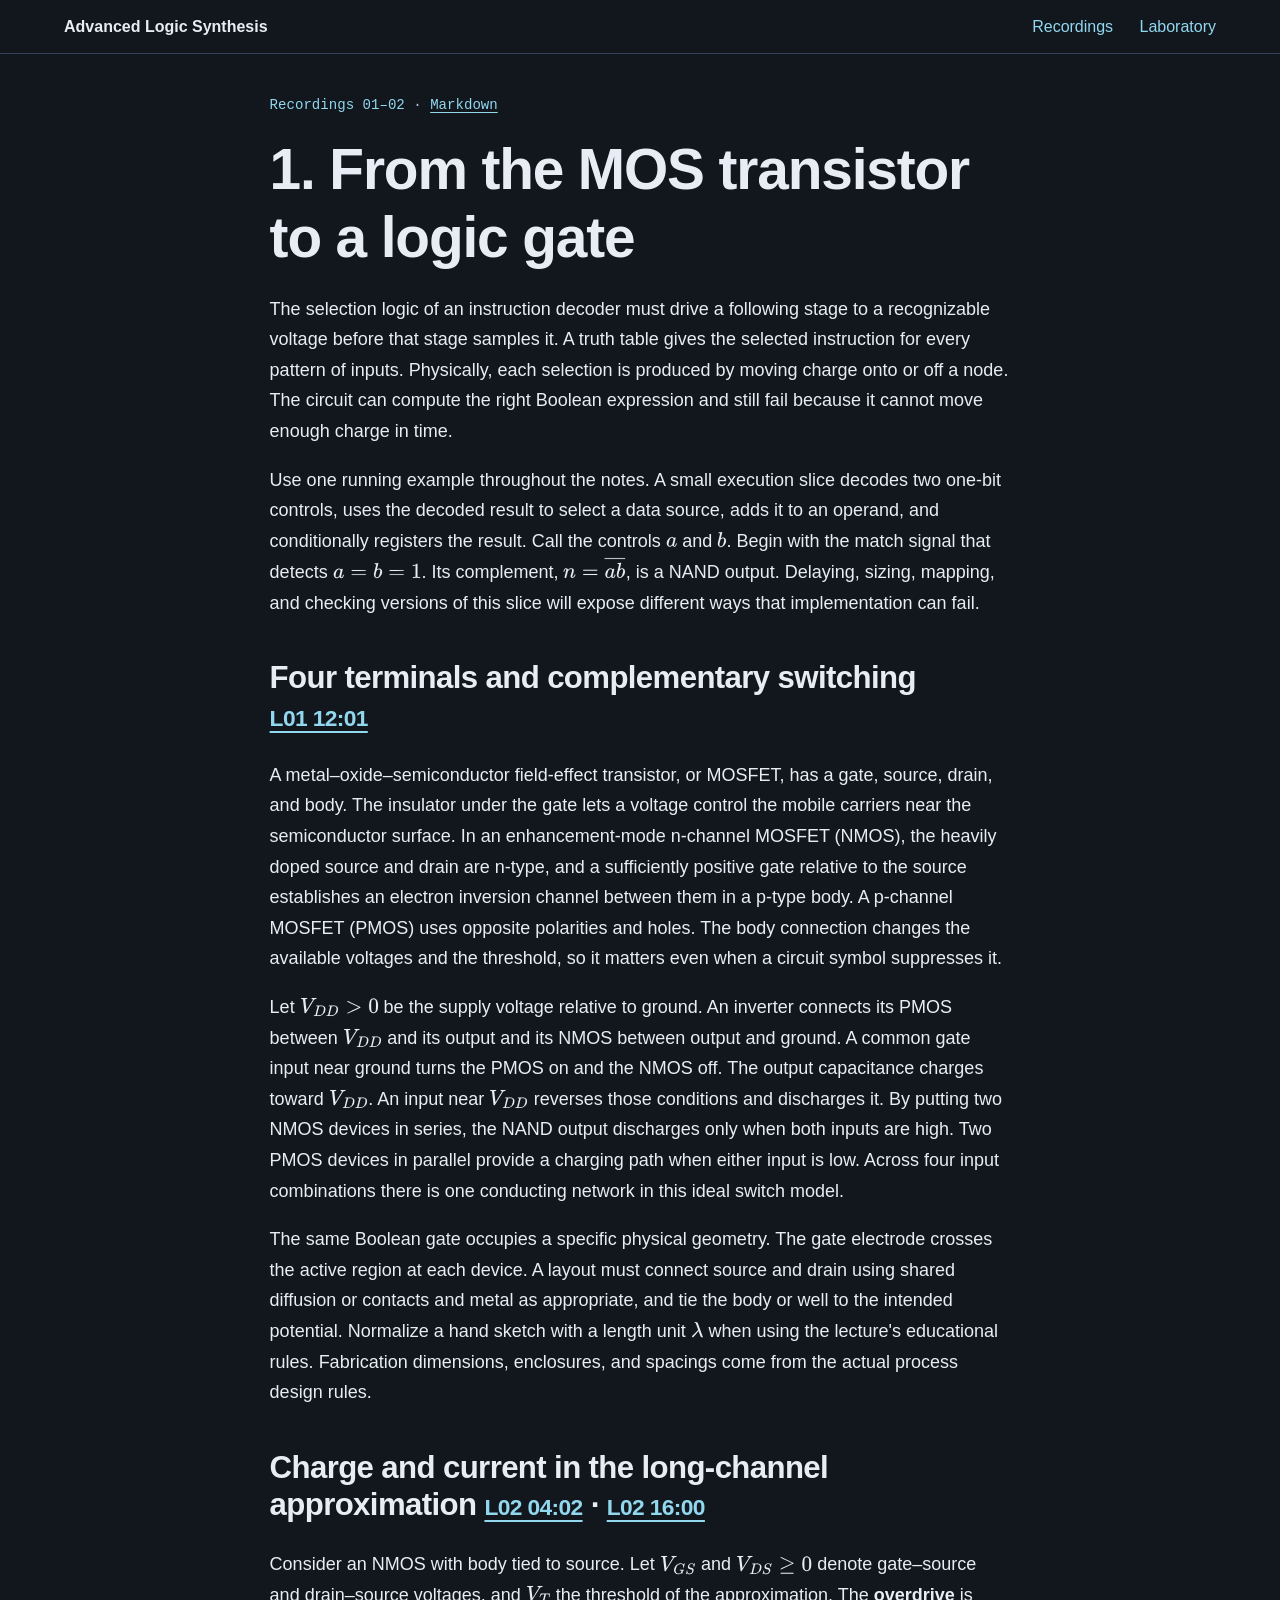
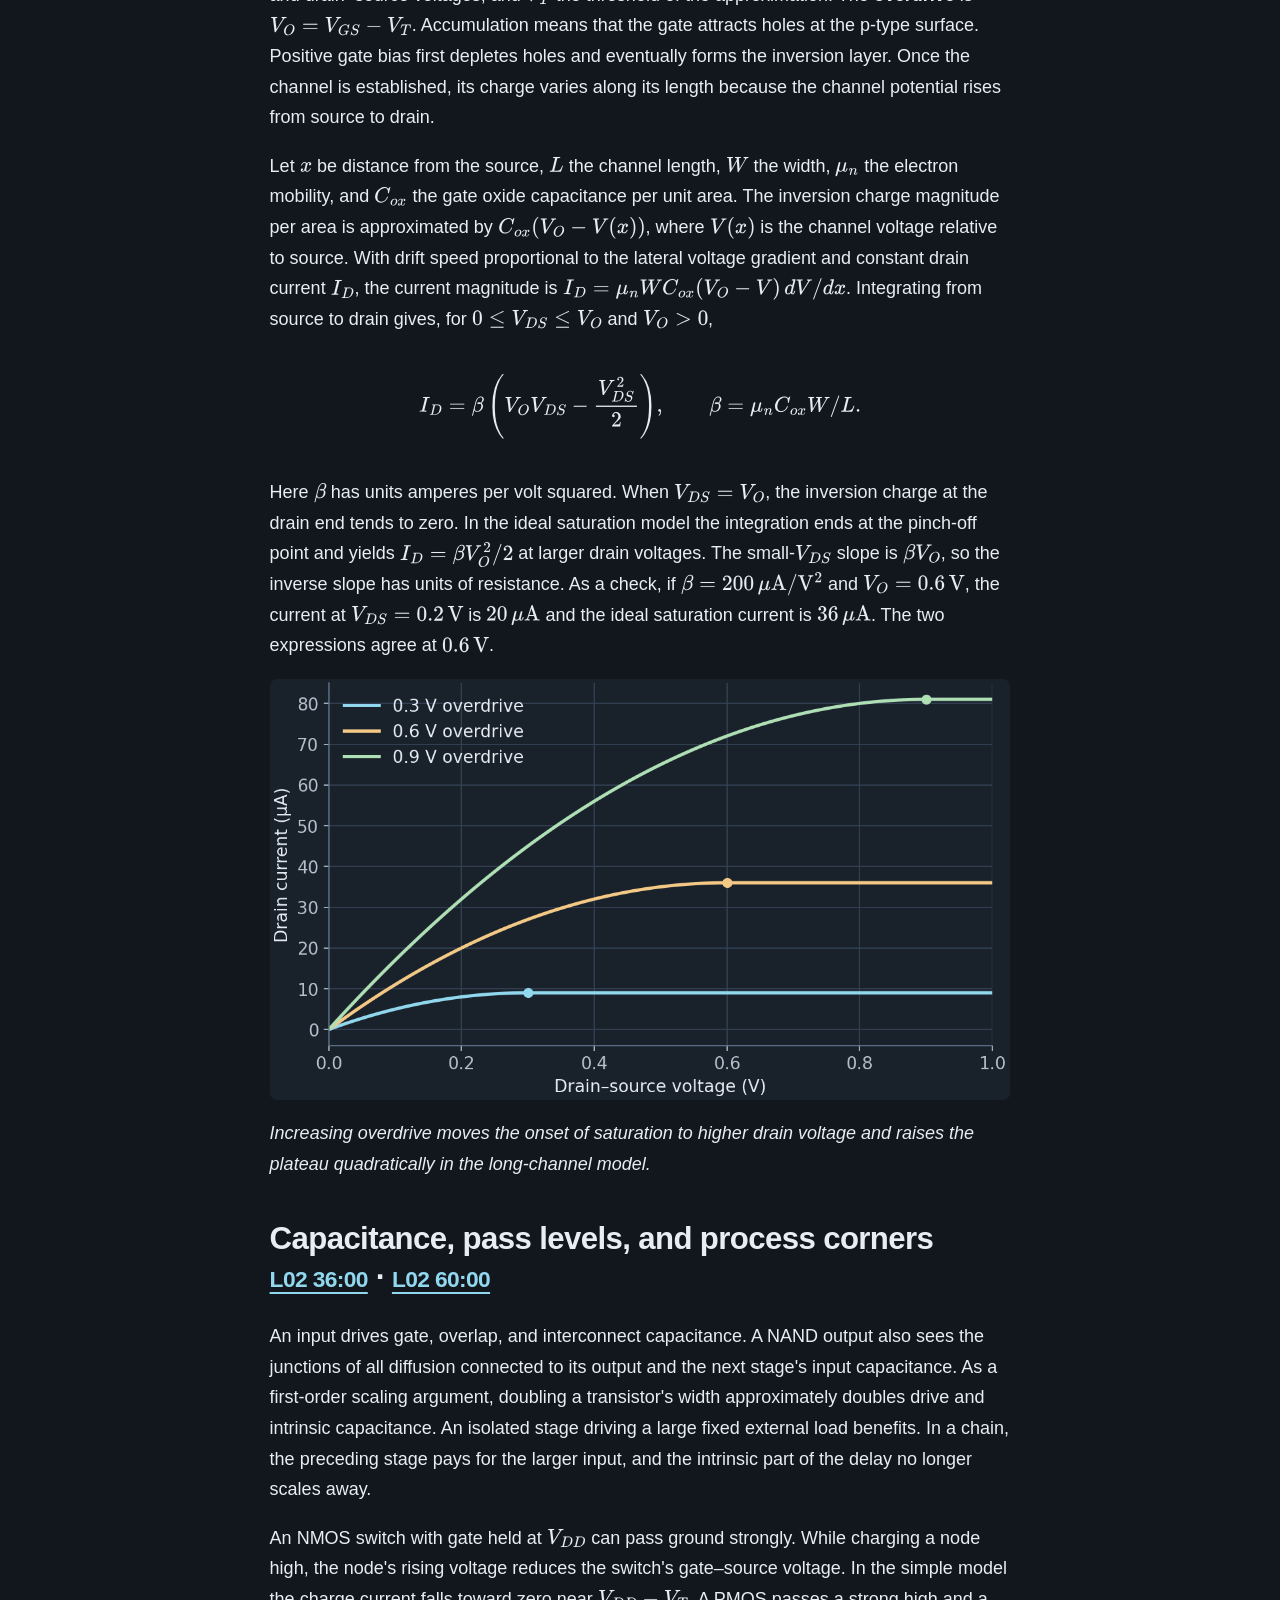
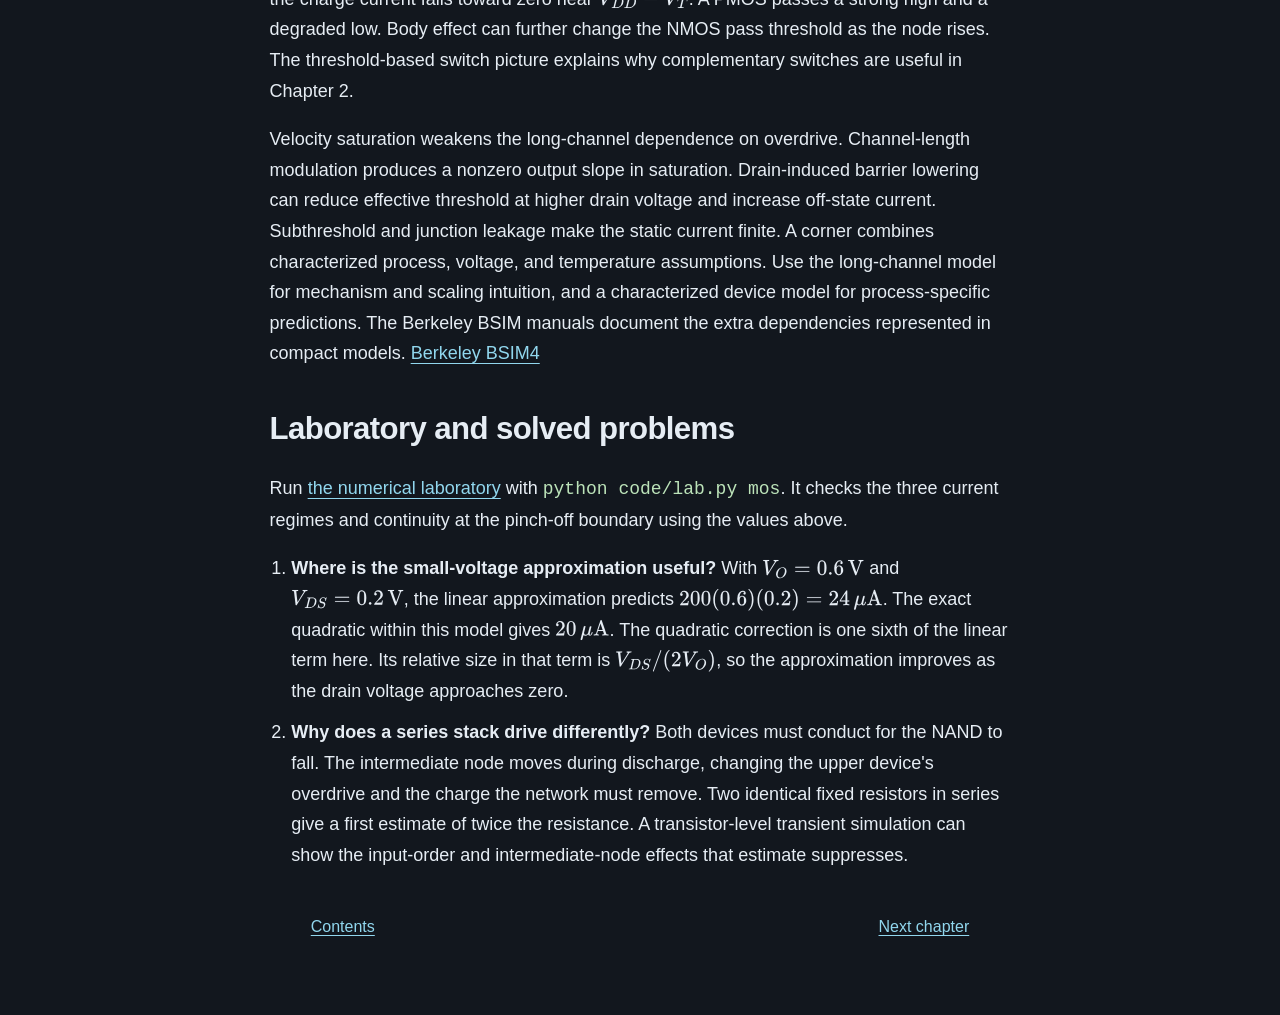
==== chapters/01-mos.html @ 9d5a279b "Publish Advanced Logic Synthesis notes and labs" ====
<!doctype html>
<html lang="en">
<head>
<meta charset="utf-8">
<meta name="viewport" content="width=device-width, initial-scale=1">
<meta name="color-scheme" content="dark">
<title>1. From the MOS transistor to a logic gate</title>
<link rel="stylesheet" href="../assets/reader.css">
<script defer src="../assets/math-config.js"></script><script defer src="../assets/mathjax-tex-svg.js"></script>
</head>
<body>
<a class="skip" href="#main">Skip to content</a>
<header class="topbar"><nav aria-label="Course navigation">
  <a class="brand" href="../index.html">Advanced Logic Synthesis</a>
  <a href="../source-map.html">Recordings</a>
  <a href="../laboratory.html">Laboratory</a>
</nav></header>
<main id="main"><article><div class="chapter-meta">Recordings 01–02 <span>·</span> <a href="01-mos.md">Markdown</a></div>
<h1 id="1-from-the-mos-transistor-to-a-logic-gate">1. From the MOS transistor to a logic gate</h1>
<p>The selection logic of an instruction decoder must drive a following stage to a recognizable voltage before that stage samples it. A truth table gives the selected instruction for every pattern of inputs. Physically, each selection is produced by moving charge onto or off a node. The circuit can compute the right Boolean expression and still fail because it cannot move enough charge in time.</p>
<p>Use one running example throughout the notes. A small execution slice decodes two one-bit controls, uses the decoded result to select a data source, adds it to an operand, and conditionally registers the result. Call the controls <span class="inline-math">\(a\)</span> and <span class="inline-math">\(b\)</span>. Begin with the match signal that detects <span class="inline-math">\(a=b=1\)</span>. Its complement, <span class="inline-math">\(n=\overline{ab}\)</span>, is a NAND output. Delaying, sizing, mapping, and checking versions of this slice will expose different ways that implementation can fail.</p>
<h2 id="four-terminals-and-complementary-switching-l01-1201">Four terminals and complementary switching <a href="https://www.youtube.com/watch?v=WBa2Fw5-yU4&amp;t=721s">L01 12:01</a></h2>
<p>A metal–oxide–semiconductor field-effect transistor, or MOSFET, has a gate, source, drain, and body. The insulator under the gate lets a voltage control the mobile carriers near the semiconductor surface. In an enhancement-mode n-channel MOSFET (NMOS), the heavily doped source and drain are n-type, and a sufficiently positive gate relative to the source establishes an electron inversion channel between them in a p-type body. A p-channel MOSFET (PMOS) uses opposite polarities and holes. The body connection changes the available voltages and the threshold, so it matters even when a circuit symbol suppresses it.</p>
<p>Let <span class="inline-math">\(V_{DD}&gt;0\)</span> be the supply voltage relative to ground. An inverter connects its PMOS between <span class="inline-math">\(V_{DD}\)</span> and its output and its NMOS between output and ground. A common gate input near ground turns the PMOS on and the NMOS off. The output capacitance charges toward <span class="inline-math">\(V_{DD}\)</span>. An input near <span class="inline-math">\(V_{DD}\)</span> reverses those conditions and discharges it. By putting two NMOS devices in series, the NAND output discharges only when both inputs are high. Two PMOS devices in parallel provide a charging path when either input is low. Across four input combinations there is one conducting network in this ideal switch model.</p>
<p>The same Boolean gate occupies a specific physical geometry. The gate electrode crosses the active region at each device. A layout must connect source and drain using shared diffusion or contacts and metal as appropriate, and tie the body or well to the intended potential. Normalize a hand sketch with a length unit <span class="inline-math">\(\lambda\)</span> when using the lecture's educational rules. Fabrication dimensions, enclosures, and spacings come from the actual process design rules.</p>
<h2 id="charge-and-current-in-the-long-channel-approximation-l02-0402-l02-1600">Charge and current in the long-channel approximation <a href="https://www.youtube.com/watch?v=R-mMcqMXqmk&amp;t=242s">L02 04:02</a> · <a href="https://www.youtube.com/watch?v=R-mMcqMXqmk&amp;t=960s">L02 16:00</a></h2>
<p>Consider an NMOS with body tied to source. Let <span class="inline-math">\(V_{GS}\)</span> and <span class="inline-math">\(V_{DS}\ge 0\)</span> denote gate–source and drain–source voltages, and <span class="inline-math">\(V_T\)</span> the threshold of the approximation. The <strong>overdrive</strong> is <span class="inline-math">\(V_O=V_{GS}-V_T\)</span>. Accumulation means that the gate attracts holes at the p-type surface. Positive gate bias first depletes holes and eventually forms the inversion layer. Once the channel is established, its charge varies along its length because the channel potential rises from source to drain.</p>
<p>Let <span class="inline-math">\(x\)</span> be distance from the source, <span class="inline-math">\(L\)</span> the channel length, <span class="inline-math">\(W\)</span> the width, <span class="inline-math">\(\mu_n\)</span> the electron mobility, and <span class="inline-math">\(C_{ox}\)</span> the gate oxide capacitance per unit area. The inversion charge magnitude per area is approximated by <span class="inline-math">\(C_{ox}(V_O-V(x))\)</span>, where <span class="inline-math">\(V(x)\)</span> is the channel voltage relative to source. With drift speed proportional to the lateral voltage gradient and constant drain current <span class="inline-math">\(I_D\)</span>, the current magnitude is <span class="inline-math">\(I_D=\mu_n W C_{ox}(V_O-V)\,dV/dx\)</span>. Integrating from source to drain gives, for <span class="inline-math">\(0\le V_{DS}\le V_O\)</span> and <span class="inline-math">\(V_O&gt;0\)</span>,</p>
<div class="display-math">\[I_D=\beta\left(V_OV_{DS}-\frac{V_{DS}^2}{2}\right),\qquad
\beta=\mu_n C_{ox}W/L.\]</div>
<p>Here <span class="inline-math">\(\beta\)</span> has units amperes per volt squared. When <span class="inline-math">\(V_{DS}=V_O\)</span>, the inversion charge at the drain end tends to zero. In the ideal saturation model the integration ends at the pinch-off point and yields <span class="inline-math">\(I_D=\beta V_O^2/2\)</span> at larger drain voltages. The small-<span class="inline-math">\(V_{DS}\)</span> slope is <span class="inline-math">\(\beta V_O\)</span>, so the inverse slope has units of resistance. As a check, if <span class="inline-math">\(\beta=200\,\mu\mathrm{A/V^2}\)</span> and <span class="inline-math">\(V_O=0.6\,\mathrm V\)</span>, the current at <span class="inline-math">\(V_{DS}=0.2\,\mathrm V\)</span> is <span class="inline-math">\(20\,\mu\mathrm A\)</span> and the ideal saturation current is <span class="inline-math">\(36\,\mu\mathrm A\)</span>. The two expressions agree at <span class="inline-math">\(0.6\,\mathrm V\)</span>.</p>
<p><img alt="Ideal drain current rises and then plateaus at each highlighted pinch-off point. The three plateau currents are 9, 36, and 81 microamperes for overdrives of 0.3, 0.6, and 0.9 volts." src="../assets/mos-current.png" /></p>
<p><em>Increasing overdrive moves the onset of saturation to higher drain voltage and raises the plateau quadratically in the long-channel model.</em></p>
<h2 id="capacitance-pass-levels-and-process-corners-l02-3600-l02-6000">Capacitance, pass levels, and process corners <a href="https://www.youtube.com/watch?v=R-mMcqMXqmk&amp;t=2160s">L02 36:00</a> · <a href="https://www.youtube.com/watch?v=R-mMcqMXqmk&amp;t=3600s">L02 60:00</a></h2>
<p>An input drives gate, overlap, and interconnect capacitance. A NAND output also sees the junctions of all diffusion connected to its output and the next stage's input capacitance. As a first-order scaling argument, doubling a transistor's width approximately doubles drive and intrinsic capacitance. An isolated stage driving a large fixed external load benefits. In a chain, the preceding stage pays for the larger input, and the intrinsic part of the delay no longer scales away.</p>
<p>An NMOS switch with gate held at <span class="inline-math">\(V_{DD}\)</span> can pass ground strongly. While charging a node high, the node's rising voltage reduces the switch's gate–source voltage. In the simple model the charge current falls toward zero near <span class="inline-math">\(V_{DD}-V_T\)</span>. A PMOS passes a strong high and a degraded low. Body effect can further change the NMOS pass threshold as the node rises. The threshold-based switch picture explains why complementary switches are useful in Chapter 2.</p>
<p>Velocity saturation weakens the long-channel dependence on overdrive. Channel-length modulation produces a nonzero output slope in saturation. Drain-induced barrier lowering can reduce effective threshold at higher drain voltage and increase off-state current. Subthreshold and junction leakage make the static current finite. A corner combines characterized process, voltage, and temperature assumptions. Use the long-channel model for mechanism and scaling intuition, and a characterized device model for process-specific predictions. The Berkeley BSIM manuals document the extra dependencies represented in compact models. <a href="https://www.bsim.berkeley.edu/models/bsim4/">Berkeley BSIM4</a></p>
<h2 id="laboratory-and-solved-problems">Laboratory and solved problems</h2>
<p>Run <a href="../code/lab.py">the numerical laboratory</a> with <code>python code/lab.py mos</code>. It checks the three current regimes and continuity at the pinch-off boundary using the values above.</p>
<ol>
<li><strong>Where is the small-voltage approximation useful?</strong> With <span class="inline-math">\(V_O=0.6\,\mathrm V\)</span> and <span class="inline-math">\(V_{DS}=0.2\,\mathrm V\)</span>, the linear approximation predicts <span class="inline-math">\(200(0.6)(0.2)=24\,\mu\mathrm A\)</span>. The exact quadratic within this model gives <span class="inline-math">\(20\,\mu\mathrm A\)</span>. The quadratic correction is one sixth of the linear term here. Its relative size in that term is <span class="inline-math">\(V_{DS}/(2V_O)\)</span>, so the approximation improves as the drain voltage approaches zero.</li>
<li><strong>Why does a series stack drive differently?</strong> Both devices must conduct for the NAND to fall. The intermediate node moves during discharge, changing the upper device's overdrive and the charge the network must remove. Two identical fixed resistors in series give a first estimate of twice the resistance. A transistor-level transient simulation can show the input-order and intermediate-node effects that estimate suppresses.</li>
</ol></article>
<nav class="pagination" aria-label="Chapters"><a rel="prev" href="../index.html">Contents</a><a rel="next" href="02-cmos.html">Next chapter</a></nav></main>
</body>
</html>
---- assets/reader.css ----
:root {
  color-scheme: dark;
  --background: #12171e;
  --surface: #19212b;
  --ink: #e6edf4;
  --muted: #b5c1cd;
  --link: #91d7ee;
  --line: #344356;
  --measure: 74ch;
  font-family: "Instrument Sans", "Segoe UI", sans-serif;
  background: var(--background);
  color: var(--ink);
}

* { box-sizing: border-box; }
body { margin: 0; }
a { color: var(--link); text-underline-offset: .2em; }
a:hover { color: white; }
a:focus-visible, [tabindex]:focus-visible { outline: 2px solid var(--link); outline-offset: 4px; }
.skip { position: absolute; top: -5em; left: 1em; }
.skip:focus { top: .5em; z-index: 1; background: var(--surface); padding: .6em; }
.topbar { border-bottom: 1px solid var(--line); }
.topbar nav {
  max-width: 78rem;
  margin: auto;
  padding: 1.1rem clamp(1rem, 4vw, 3rem);
  display: flex;
  flex-wrap: wrap;
  align-items: center;
  gap: .65rem 1.65rem;
}
.topbar a { text-decoration: none; }
.topbar .brand { color: var(--ink); font-weight: 700; margin-right: auto; }
main { max-width: 78rem; margin: auto; padding: 2.5rem clamp(1rem, 4vw, 3rem) 5rem; }
h1, h2, h3 { line-height: 1.2; letter-spacing: -.02em; }
h1 { font-size: clamp(2.15rem, 5vw, 4.4rem); margin: 0 0 1.35rem; font-weight: 690; }
h2 { font-size: clamp(1.4rem, 3vw, 1.95rem); }
p, li { line-height: 1.7; }
.opening { max-width: 55rem; padding-block: 1.7rem 2.2rem; }
.opening > p { color: var(--muted); font-size: clamp(1.04rem, 2vw, 1.25rem); max-width: 56ch; }
.opening .course-credit, .chapter-meta {
  font-family: "IBM Plex Mono", Consolas, monospace;
  font-size: .88rem;
  color: var(--link);
  margin-bottom: 1.1rem;
}
.actions { display: flex; flex-wrap: wrap; align-items: center; gap: 1.4rem; margin-top: 1.6rem; }
.start {
  background: var(--link);
  border-radius: .35rem;
  padding: .64rem 1rem;
  color: var(--background);
  font-weight: 700;
  text-decoration: none;
}
.start:hover { background: white; color: var(--background); }
.contents { margin: 0; padding: 0; list-style: none; max-width: 62rem; }
.contents li { border-top: 1px solid var(--line); }
.contents li:last-child { border-bottom: 1px solid var(--line); }
.contents a {
  display: flex;
  justify-content: space-between;
  align-items: baseline;
  gap: .15rem 1.2rem;
  flex-wrap: wrap;
  padding: .88rem .3rem;
  text-decoration: none;
  font-size: 1.13rem;
}
.contents a:hover { background: var(--surface); }
.contents small { color: var(--muted); }
article, .pagination { max-width: var(--measure); margin-inline: auto; }
article { line-height: 1.7; font-size: clamp(1rem, 1.5vw, 1.125rem); }
article h1 { font-size: clamp(2rem, 4.6vw, 3.55rem); }
article h2 { margin-top: 2.55rem; }
article h2 a { font-size: .73em; white-space: nowrap; }
article li { margin-bottom: .7rem; }
article img { display: block; max-width: 100%; height: auto; border-radius: .45rem; }
article ol, article ul { padding-left: 1.35rem; }
code { font-family: "IBM Plex Mono", Consolas, monospace; color: #bce3b9; overflow-wrap: anywhere; }
.chapter-meta span { color: var(--muted); }
.pagination { display: flex; justify-content: space-between; gap: 1rem; margin-top: 3rem; }
table { width: 100%; border-collapse: collapse; line-height: 1.5; }
td, th { text-align: left; padding: .62rem .68rem; border-bottom: 1px solid var(--line); }
thead th { color: var(--muted); background: var(--surface); }
.table-scroll { overflow-x: auto; }
.table-scroll table { min-width: 39rem; }
.inline-math { display: inline; }
.inline-math mjx-container { max-width: 100%; }
.inline-math mjx-container > svg { max-width: 100%; height: auto; }
.display-math { overflow-x: auto; overflow-y: hidden; padding: .2rem 0; }
.display-math mjx-container[display="true"] { margin: .45em 0; }
.display-math mjx-container > svg { max-width: none; }
@media (max-width: 38rem) {
  .topbar .brand { width: 100%; }
  main { padding-top: 1.55rem; }
  .opening { padding-top: .6rem; }
  .contents a { display: block; }
  .contents small { display: block; }
}
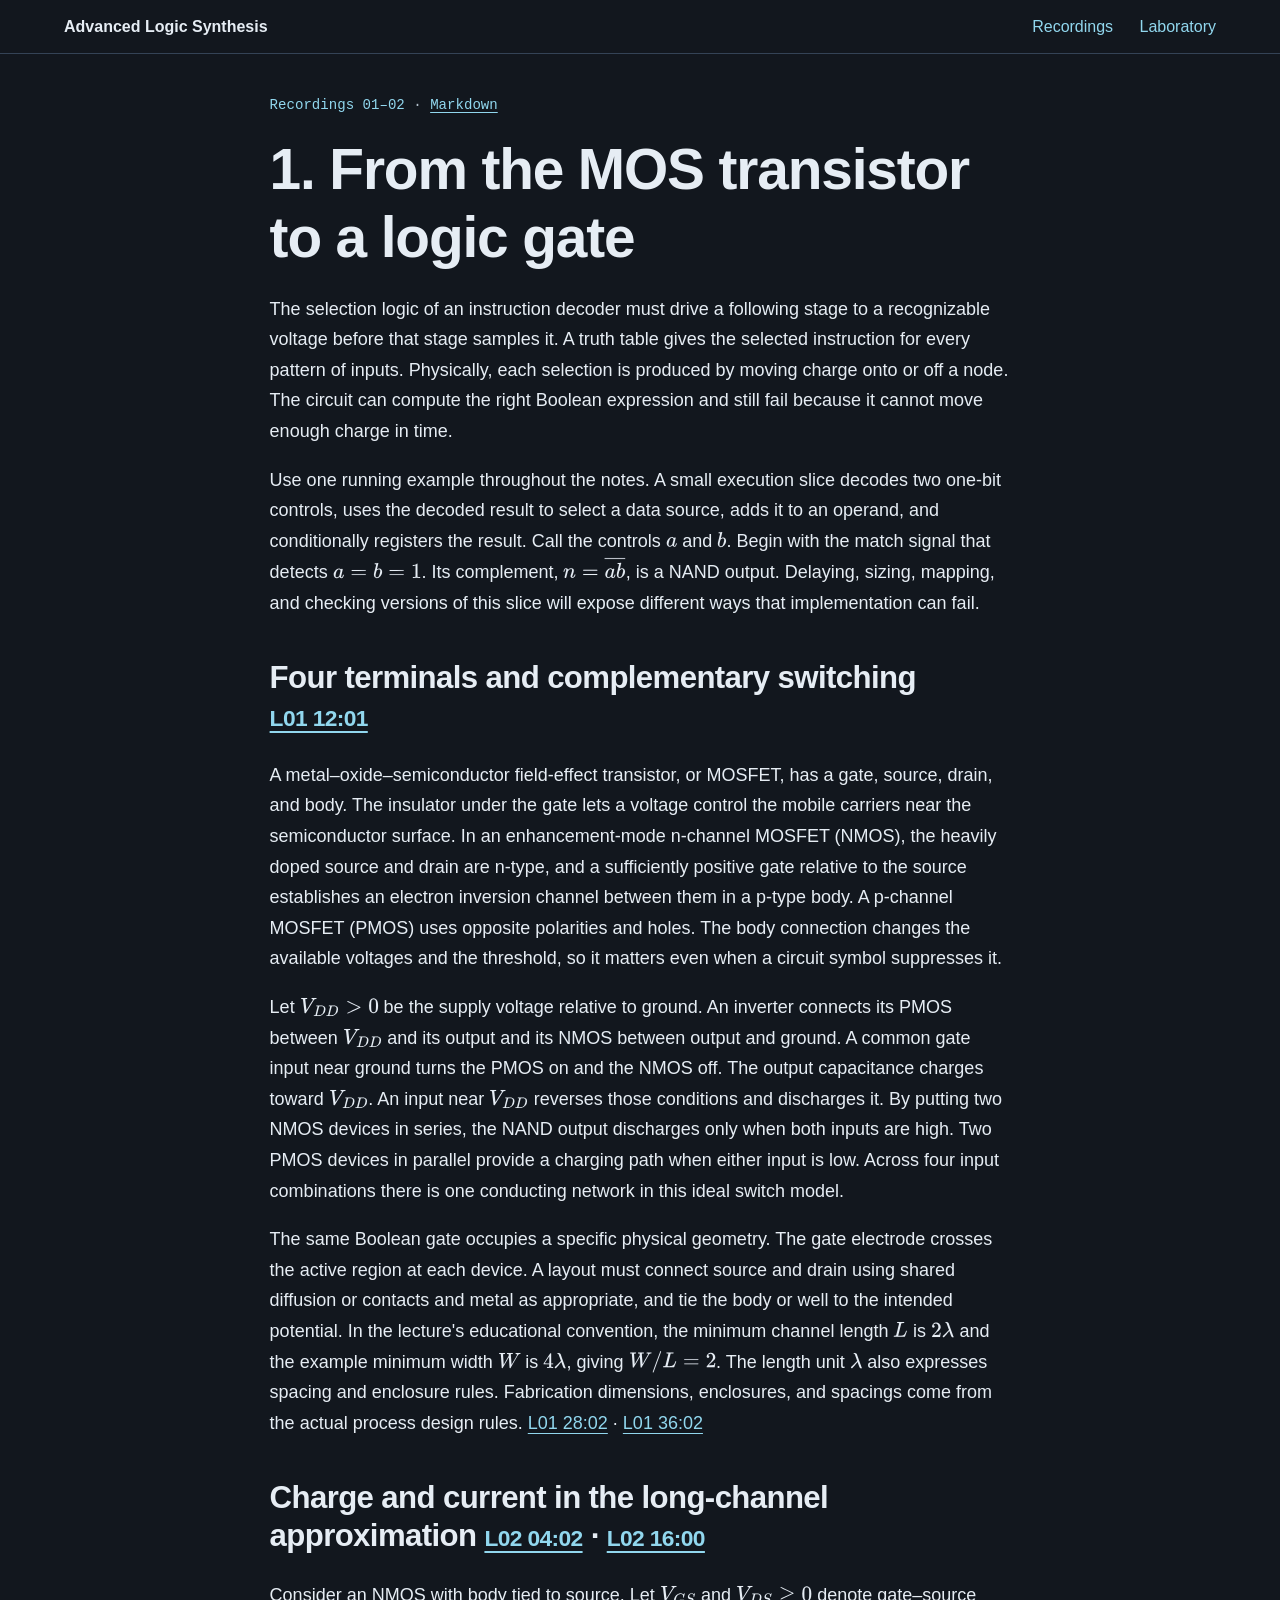
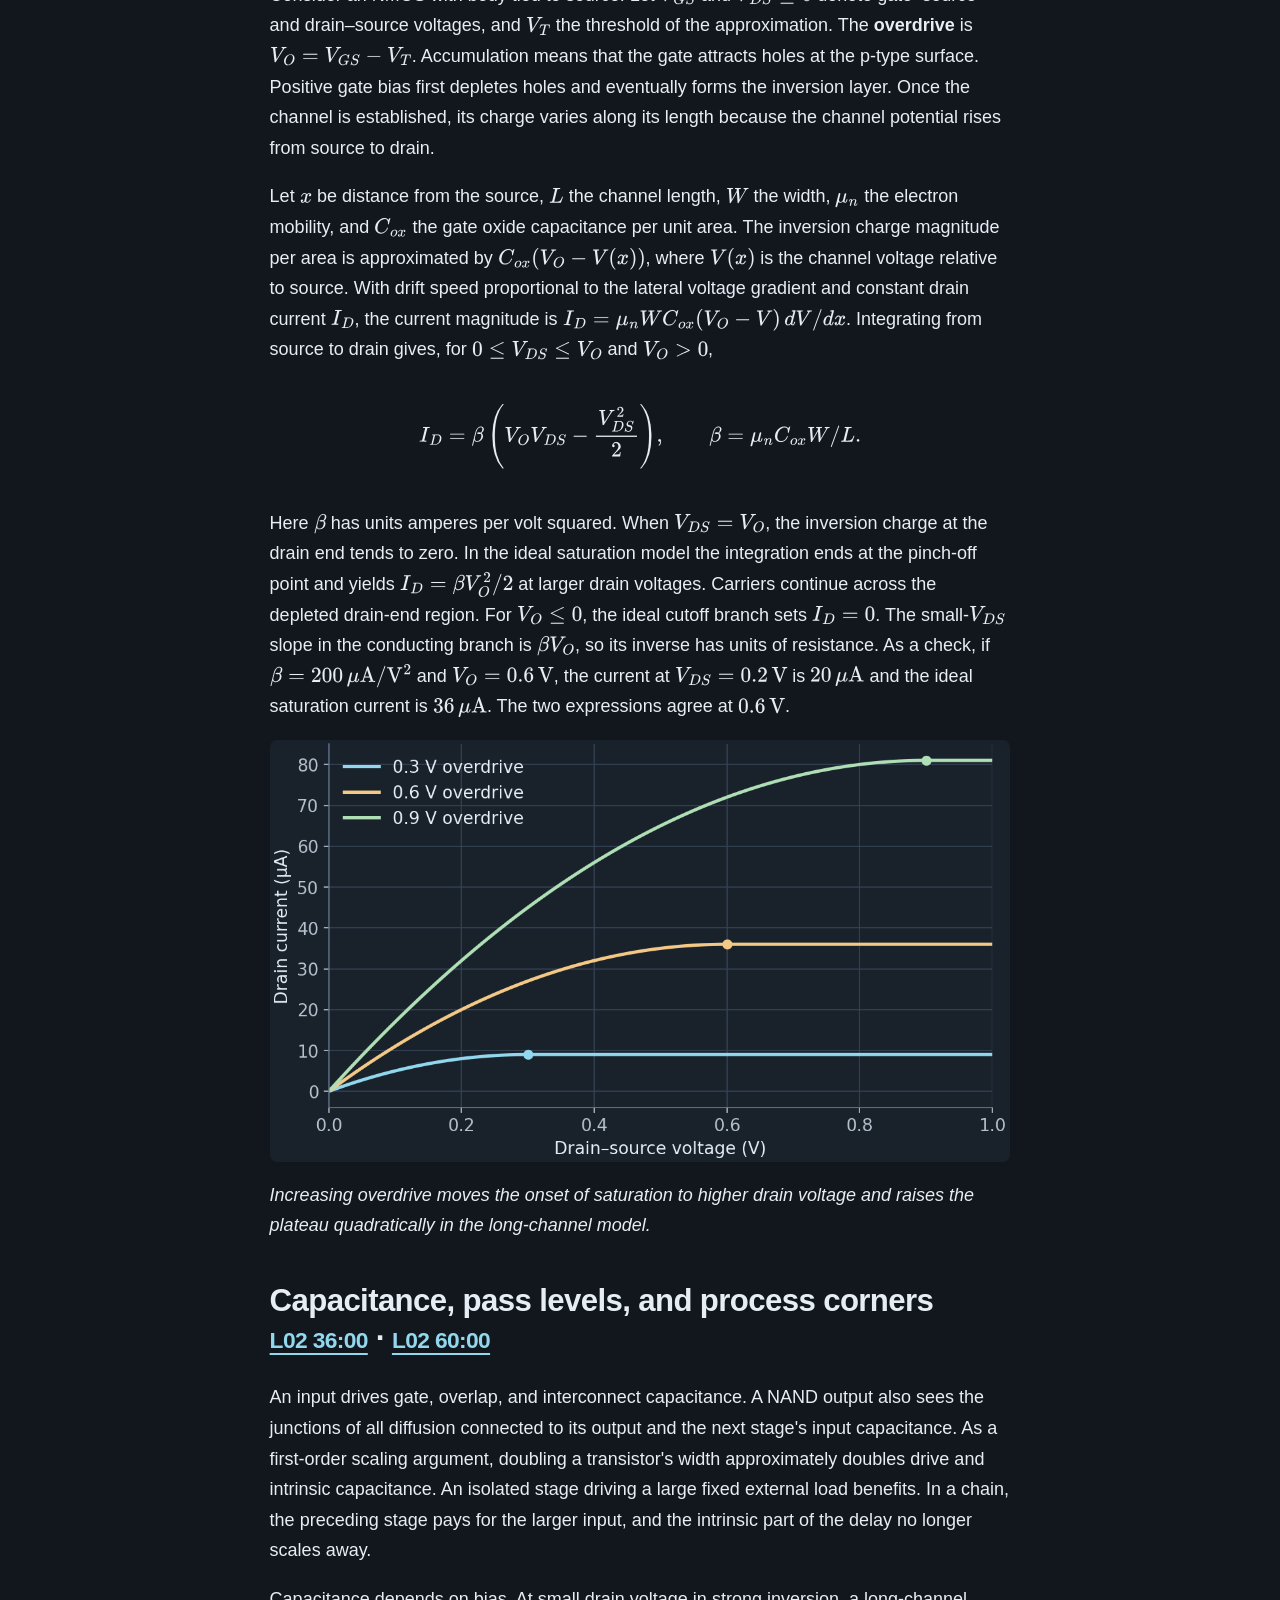
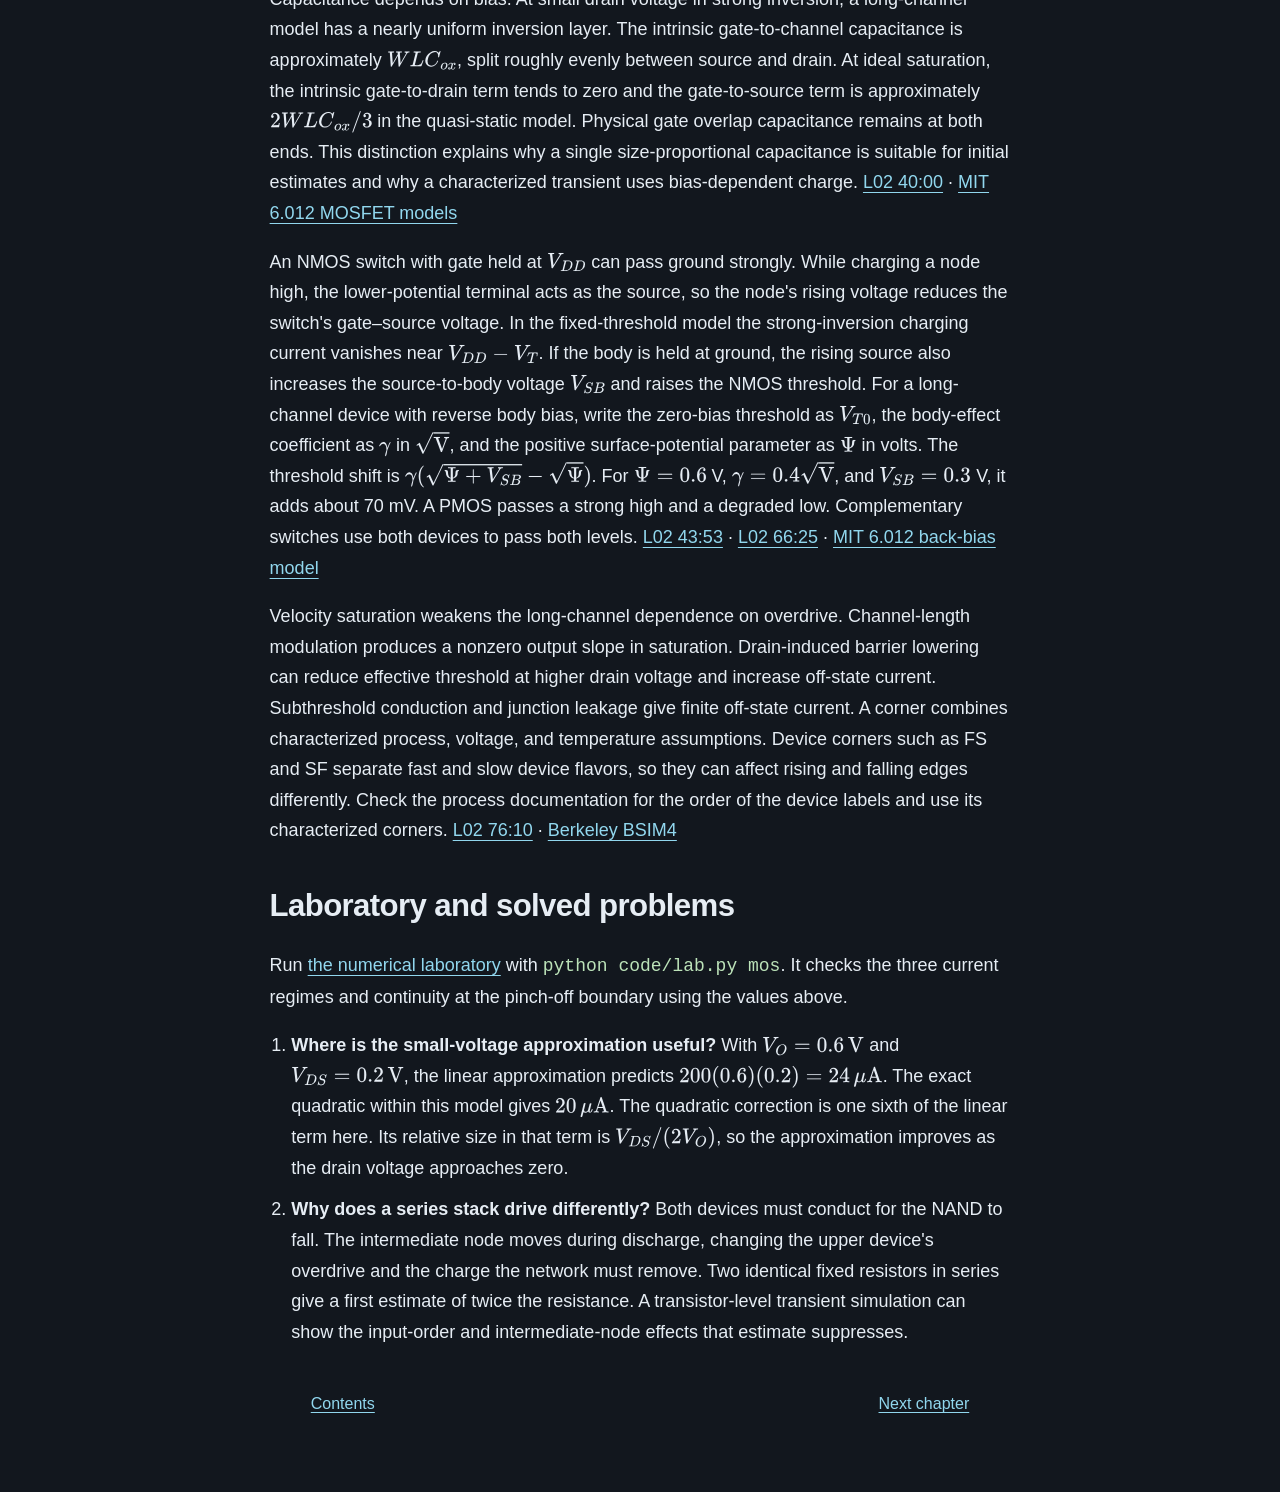
==== commit f1e45ddf: "Audit all lecture chapters against the course transcripts" ====
--- a/chapters/01-mos.html
+++ b/chapters/01-mos.html
@@ -22,19 +22,20 @@
 <h2 id="four-terminals-and-complementary-switching-l01-1201">Four terminals and complementary switching <a href="https://www.youtube.com/watch?v=WBa2Fw5-yU4&amp;t=721s">L01 12:01</a></h2>
 <p>A metal–oxide–semiconductor field-effect transistor, or MOSFET, has a gate, source, drain, and body. The insulator under the gate lets a voltage control the mobile carriers near the semiconductor surface. In an enhancement-mode n-channel MOSFET (NMOS), the heavily doped source and drain are n-type, and a sufficiently positive gate relative to the source establishes an electron inversion channel between them in a p-type body. A p-channel MOSFET (PMOS) uses opposite polarities and holes. The body connection changes the available voltages and the threshold, so it matters even when a circuit symbol suppresses it.</p>
 <p>Let <span class="inline-math">\(V_{DD}&gt;0\)</span> be the supply voltage relative to ground. An inverter connects its PMOS between <span class="inline-math">\(V_{DD}\)</span> and its output and its NMOS between output and ground. A common gate input near ground turns the PMOS on and the NMOS off. The output capacitance charges toward <span class="inline-math">\(V_{DD}\)</span>. An input near <span class="inline-math">\(V_{DD}\)</span> reverses those conditions and discharges it. By putting two NMOS devices in series, the NAND output discharges only when both inputs are high. Two PMOS devices in parallel provide a charging path when either input is low. Across four input combinations there is one conducting network in this ideal switch model.</p>
-<p>The same Boolean gate occupies a specific physical geometry. The gate electrode crosses the active region at each device. A layout must connect source and drain using shared diffusion or contacts and metal as appropriate, and tie the body or well to the intended potential. Normalize a hand sketch with a length unit <span class="inline-math">\(\lambda\)</span> when using the lecture's educational rules. Fabrication dimensions, enclosures, and spacings come from the actual process design rules.</p>
+<p>The same Boolean gate occupies a specific physical geometry. The gate electrode crosses the active region at each device. A layout must connect source and drain using shared diffusion or contacts and metal as appropriate, and tie the body or well to the intended potential. In the lecture's educational convention, the minimum channel length <span class="inline-math">\(L\)</span> is <span class="inline-math">\(2\lambda\)</span> and the example minimum width <span class="inline-math">\(W\)</span> is <span class="inline-math">\(4\lambda\)</span>, giving <span class="inline-math">\(W/L=2\)</span>. The length unit <span class="inline-math">\(\lambda\)</span> also expresses spacing and enclosure rules. Fabrication dimensions, enclosures, and spacings come from the actual process design rules. <a href="https://www.youtube.com/watch?v=WBa2Fw5-yU4&amp;t=1682s">L01 28:02</a> · <a href="https://www.youtube.com/watch?v=WBa2Fw5-yU4&amp;t=2162s">L01 36:02</a></p>
 <h2 id="charge-and-current-in-the-long-channel-approximation-l02-0402-l02-1600">Charge and current in the long-channel approximation <a href="https://www.youtube.com/watch?v=R-mMcqMXqmk&amp;t=242s">L02 04:02</a> · <a href="https://www.youtube.com/watch?v=R-mMcqMXqmk&amp;t=960s">L02 16:00</a></h2>
 <p>Consider an NMOS with body tied to source. Let <span class="inline-math">\(V_{GS}\)</span> and <span class="inline-math">\(V_{DS}\ge 0\)</span> denote gate–source and drain–source voltages, and <span class="inline-math">\(V_T\)</span> the threshold of the approximation. The <strong>overdrive</strong> is <span class="inline-math">\(V_O=V_{GS}-V_T\)</span>. Accumulation means that the gate attracts holes at the p-type surface. Positive gate bias first depletes holes and eventually forms the inversion layer. Once the channel is established, its charge varies along its length because the channel potential rises from source to drain.</p>
 <p>Let <span class="inline-math">\(x\)</span> be distance from the source, <span class="inline-math">\(L\)</span> the channel length, <span class="inline-math">\(W\)</span> the width, <span class="inline-math">\(\mu_n\)</span> the electron mobility, and <span class="inline-math">\(C_{ox}\)</span> the gate oxide capacitance per unit area. The inversion charge magnitude per area is approximated by <span class="inline-math">\(C_{ox}(V_O-V(x))\)</span>, where <span class="inline-math">\(V(x)\)</span> is the channel voltage relative to source. With drift speed proportional to the lateral voltage gradient and constant drain current <span class="inline-math">\(I_D\)</span>, the current magnitude is <span class="inline-math">\(I_D=\mu_n W C_{ox}(V_O-V)\,dV/dx\)</span>. Integrating from source to drain gives, for <span class="inline-math">\(0\le V_{DS}\le V_O\)</span> and <span class="inline-math">\(V_O&gt;0\)</span>,</p>
 <div class="display-math">\[I_D=\beta\left(V_OV_{DS}-\frac{V_{DS}^2}{2}\right),\qquad
 \beta=\mu_n C_{ox}W/L.\]</div>
-<p>Here <span class="inline-math">\(\beta\)</span> has units amperes per volt squared. When <span class="inline-math">\(V_{DS}=V_O\)</span>, the inversion charge at the drain end tends to zero. In the ideal saturation model the integration ends at the pinch-off point and yields <span class="inline-math">\(I_D=\beta V_O^2/2\)</span> at larger drain voltages. The small-<span class="inline-math">\(V_{DS}\)</span> slope is <span class="inline-math">\(\beta V_O\)</span>, so the inverse slope has units of resistance. As a check, if <span class="inline-math">\(\beta=200\,\mu\mathrm{A/V^2}\)</span> and <span class="inline-math">\(V_O=0.6\,\mathrm V\)</span>, the current at <span class="inline-math">\(V_{DS}=0.2\,\mathrm V\)</span> is <span class="inline-math">\(20\,\mu\mathrm A\)</span> and the ideal saturation current is <span class="inline-math">\(36\,\mu\mathrm A\)</span>. The two expressions agree at <span class="inline-math">\(0.6\,\mathrm V\)</span>.</p>
+<p>Here <span class="inline-math">\(\beta\)</span> has units amperes per volt squared. When <span class="inline-math">\(V_{DS}=V_O\)</span>, the inversion charge at the drain end tends to zero. In the ideal saturation model the integration ends at the pinch-off point and yields <span class="inline-math">\(I_D=\beta V_O^2/2\)</span> at larger drain voltages. Carriers continue across the depleted drain-end region. For <span class="inline-math">\(V_O\le0\)</span>, the ideal cutoff branch sets <span class="inline-math">\(I_D=0\)</span>. The small-<span class="inline-math">\(V_{DS}\)</span> slope in the conducting branch is <span class="inline-math">\(\beta V_O\)</span>, so its inverse has units of resistance. As a check, if <span class="inline-math">\(\beta=200\,\mu\mathrm{A/V^2}\)</span> and <span class="inline-math">\(V_O=0.6\,\mathrm V\)</span>, the current at <span class="inline-math">\(V_{DS}=0.2\,\mathrm V\)</span> is <span class="inline-math">\(20\,\mu\mathrm A\)</span> and the ideal saturation current is <span class="inline-math">\(36\,\mu\mathrm A\)</span>. The two expressions agree at <span class="inline-math">\(0.6\,\mathrm V\)</span>.</p>
 <p><img alt="Ideal drain current rises and then plateaus at each highlighted pinch-off point. The three plateau currents are 9, 36, and 81 microamperes for overdrives of 0.3, 0.6, and 0.9 volts." src="../assets/mos-current.png" /></p>
 <p><em>Increasing overdrive moves the onset of saturation to higher drain voltage and raises the plateau quadratically in the long-channel model.</em></p>
 <h2 id="capacitance-pass-levels-and-process-corners-l02-3600-l02-6000">Capacitance, pass levels, and process corners <a href="https://www.youtube.com/watch?v=R-mMcqMXqmk&amp;t=2160s">L02 36:00</a> · <a href="https://www.youtube.com/watch?v=R-mMcqMXqmk&amp;t=3600s">L02 60:00</a></h2>
 <p>An input drives gate, overlap, and interconnect capacitance. A NAND output also sees the junctions of all diffusion connected to its output and the next stage's input capacitance. As a first-order scaling argument, doubling a transistor's width approximately doubles drive and intrinsic capacitance. An isolated stage driving a large fixed external load benefits. In a chain, the preceding stage pays for the larger input, and the intrinsic part of the delay no longer scales away.</p>
-<p>An NMOS switch with gate held at <span class="inline-math">\(V_{DD}\)</span> can pass ground strongly. While charging a node high, the node's rising voltage reduces the switch's gate–source voltage. In the simple model the charge current falls toward zero near <span class="inline-math">\(V_{DD}-V_T\)</span>. A PMOS passes a strong high and a degraded low. Body effect can further change the NMOS pass threshold as the node rises. The threshold-based switch picture explains why complementary switches are useful in Chapter 2.</p>
-<p>Velocity saturation weakens the long-channel dependence on overdrive. Channel-length modulation produces a nonzero output slope in saturation. Drain-induced barrier lowering can reduce effective threshold at higher drain voltage and increase off-state current. Subthreshold and junction leakage make the static current finite. A corner combines characterized process, voltage, and temperature assumptions. Use the long-channel model for mechanism and scaling intuition, and a characterized device model for process-specific predictions. The Berkeley BSIM manuals document the extra dependencies represented in compact models. <a href="https://www.bsim.berkeley.edu/models/bsim4/">Berkeley BSIM4</a></p>
+<p>Capacitance depends on bias. At small drain voltage in strong inversion, a long-channel model has a nearly uniform inversion layer. The intrinsic gate-to-channel capacitance is approximately <span class="inline-math">\(WLC_{ox}\)</span>, split roughly evenly between source and drain. At ideal saturation, the intrinsic gate-to-drain term tends to zero and the gate-to-source term is approximately <span class="inline-math">\(2WLC_{ox}/3\)</span> in the quasi-static model. Physical gate overlap capacitance remains at both ends. This distinction explains why a single size-proportional capacitance is suitable for initial estimates and why a characterized transient uses bias-dependent charge. <a href="https://www.youtube.com/watch?v=R-mMcqMXqmk&amp;t=2400s">L02 40:00</a> · <a href="https://ocw.mit.edu/courses/6-012-microelectronic-devices-and-circuits-fall-2005/pages/lecture-notes/">MIT 6.012 MOSFET models</a></p>
+<p>An NMOS switch with gate held at <span class="inline-math">\(V_{DD}\)</span> can pass ground strongly. While charging a node high, the lower-potential terminal acts as the source, so the node's rising voltage reduces the switch's gate–source voltage. In the fixed-threshold model the strong-inversion charging current vanishes near <span class="inline-math">\(V_{DD}-V_T\)</span>. If the body is held at ground, the rising source also increases the source-to-body voltage <span class="inline-math">\(V_{SB}\)</span> and raises the NMOS threshold. For a long-channel device with reverse body bias, write the zero-bias threshold as <span class="inline-math">\(V_{T0}\)</span>, the body-effect coefficient as <span class="inline-math">\(\gamma\)</span> in <span class="inline-math">\(\sqrt{\mathrm V}\)</span>, and the positive surface-potential parameter as <span class="inline-math">\(\Psi\)</span> in volts. The threshold shift is <span class="inline-math">\(\gamma(\sqrt{\Psi+V_{SB}}-\sqrt{\Psi})\)</span>. For <span class="inline-math">\(\Psi=0.6\)</span> V, <span class="inline-math">\(\gamma=0.4\sqrt{\mathrm V}\)</span>, and <span class="inline-math">\(V_{SB}=0.3\)</span> V, it adds about 70 mV. A PMOS passes a strong high and a degraded low. Complementary switches use both devices to pass both levels. <a href="https://www.youtube.com/watch?v=R-mMcqMXqmk&amp;t=2633s">L02 43:53</a> · <a href="https://www.youtube.com/watch?v=R-mMcqMXqmk&amp;t=3985s">L02 66:25</a> · <a href="https://web.mit.edu/6.012/FALL00/www/handouts/lec10.pdf">MIT 6.012 back-bias model</a></p>
+<p>Velocity saturation weakens the long-channel dependence on overdrive. Channel-length modulation produces a nonzero output slope in saturation. Drain-induced barrier lowering can reduce effective threshold at higher drain voltage and increase off-state current. Subthreshold conduction and junction leakage give finite off-state current. A corner combines characterized process, voltage, and temperature assumptions. Device corners such as FS and SF separate fast and slow device flavors, so they can affect rising and falling edges differently. Check the process documentation for the order of the device labels and use its characterized corners. <a href="https://www.youtube.com/watch?v=R-mMcqMXqmk&amp;t=4570s">L02 76:10</a> · <a href="https://www.bsim.berkeley.edu/models/bsim4/">Berkeley BSIM4</a></p>
 <h2 id="laboratory-and-solved-problems">Laboratory and solved problems</h2>
 <p>Run <a href="../code/lab.py">the numerical laboratory</a> with <code>python code/lab.py mos</code>. It checks the three current regimes and continuity at the pinch-off boundary using the values above.</p>
 <ol>
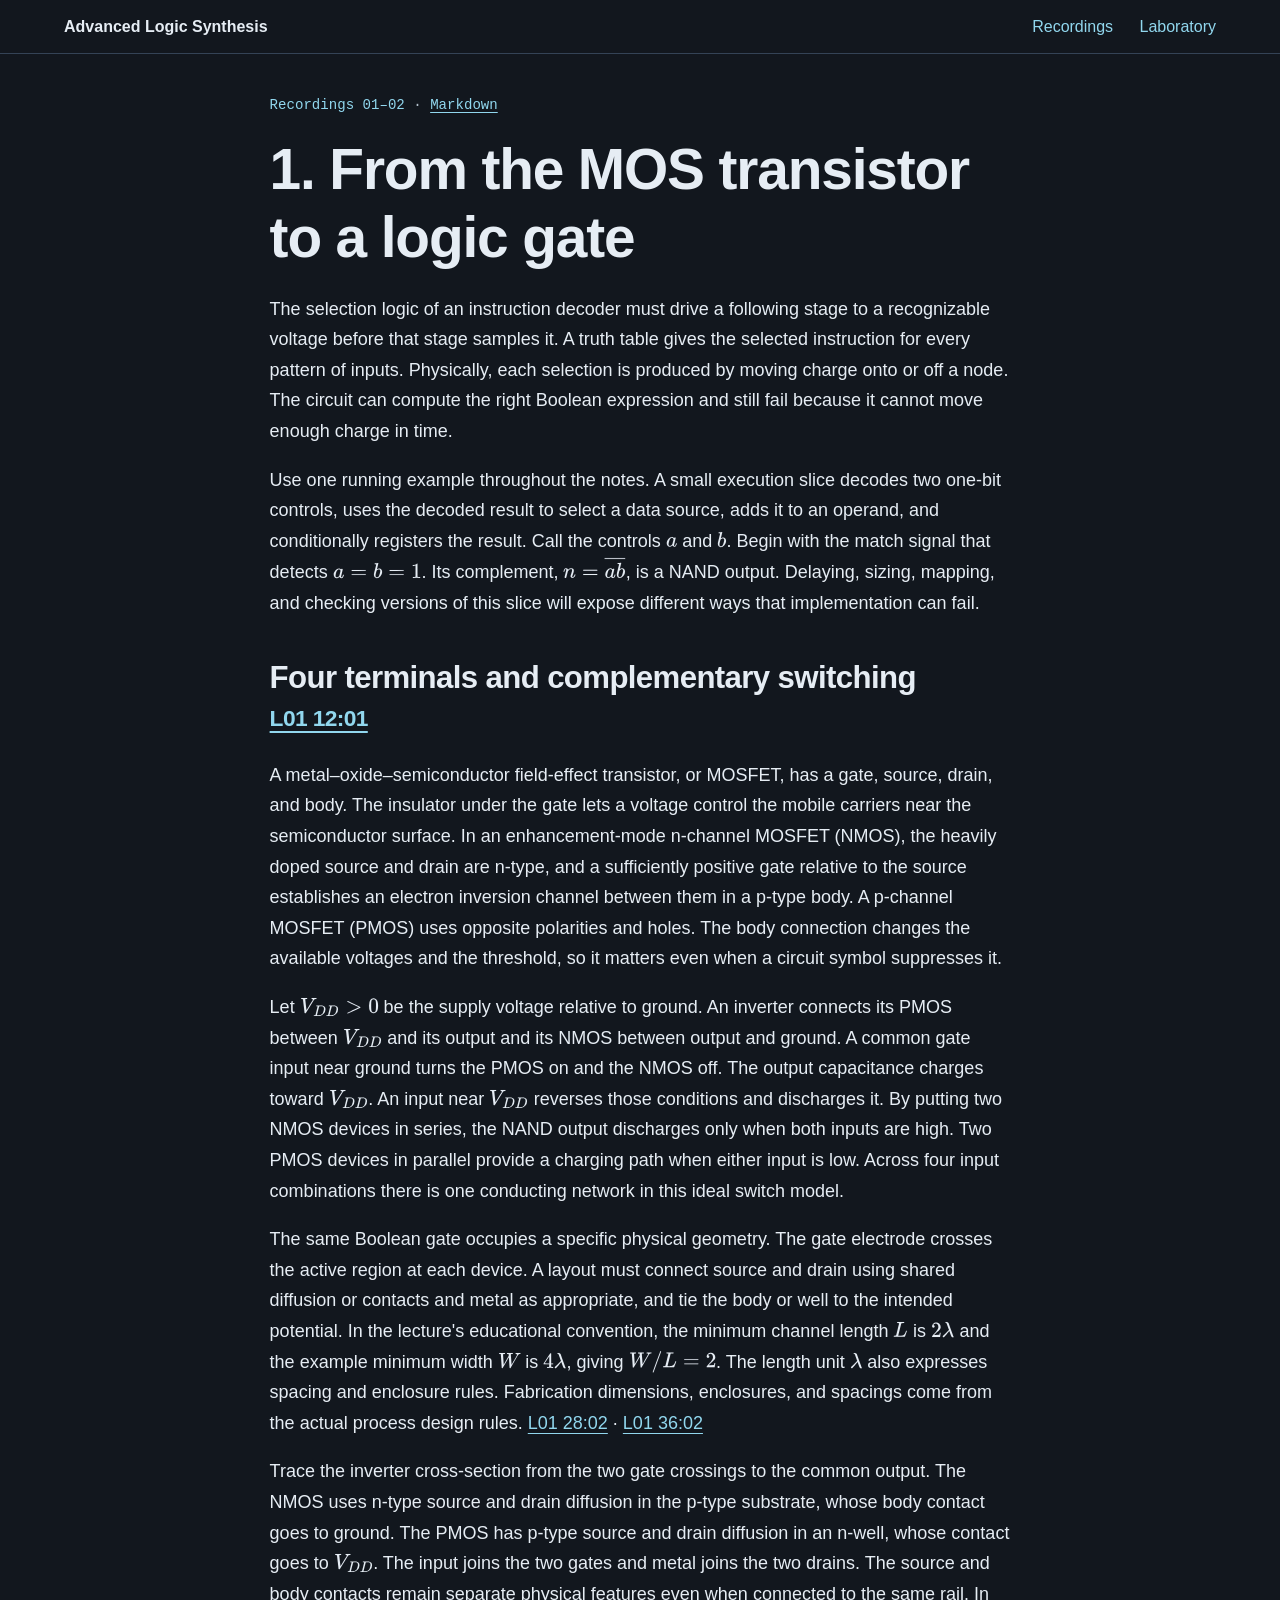
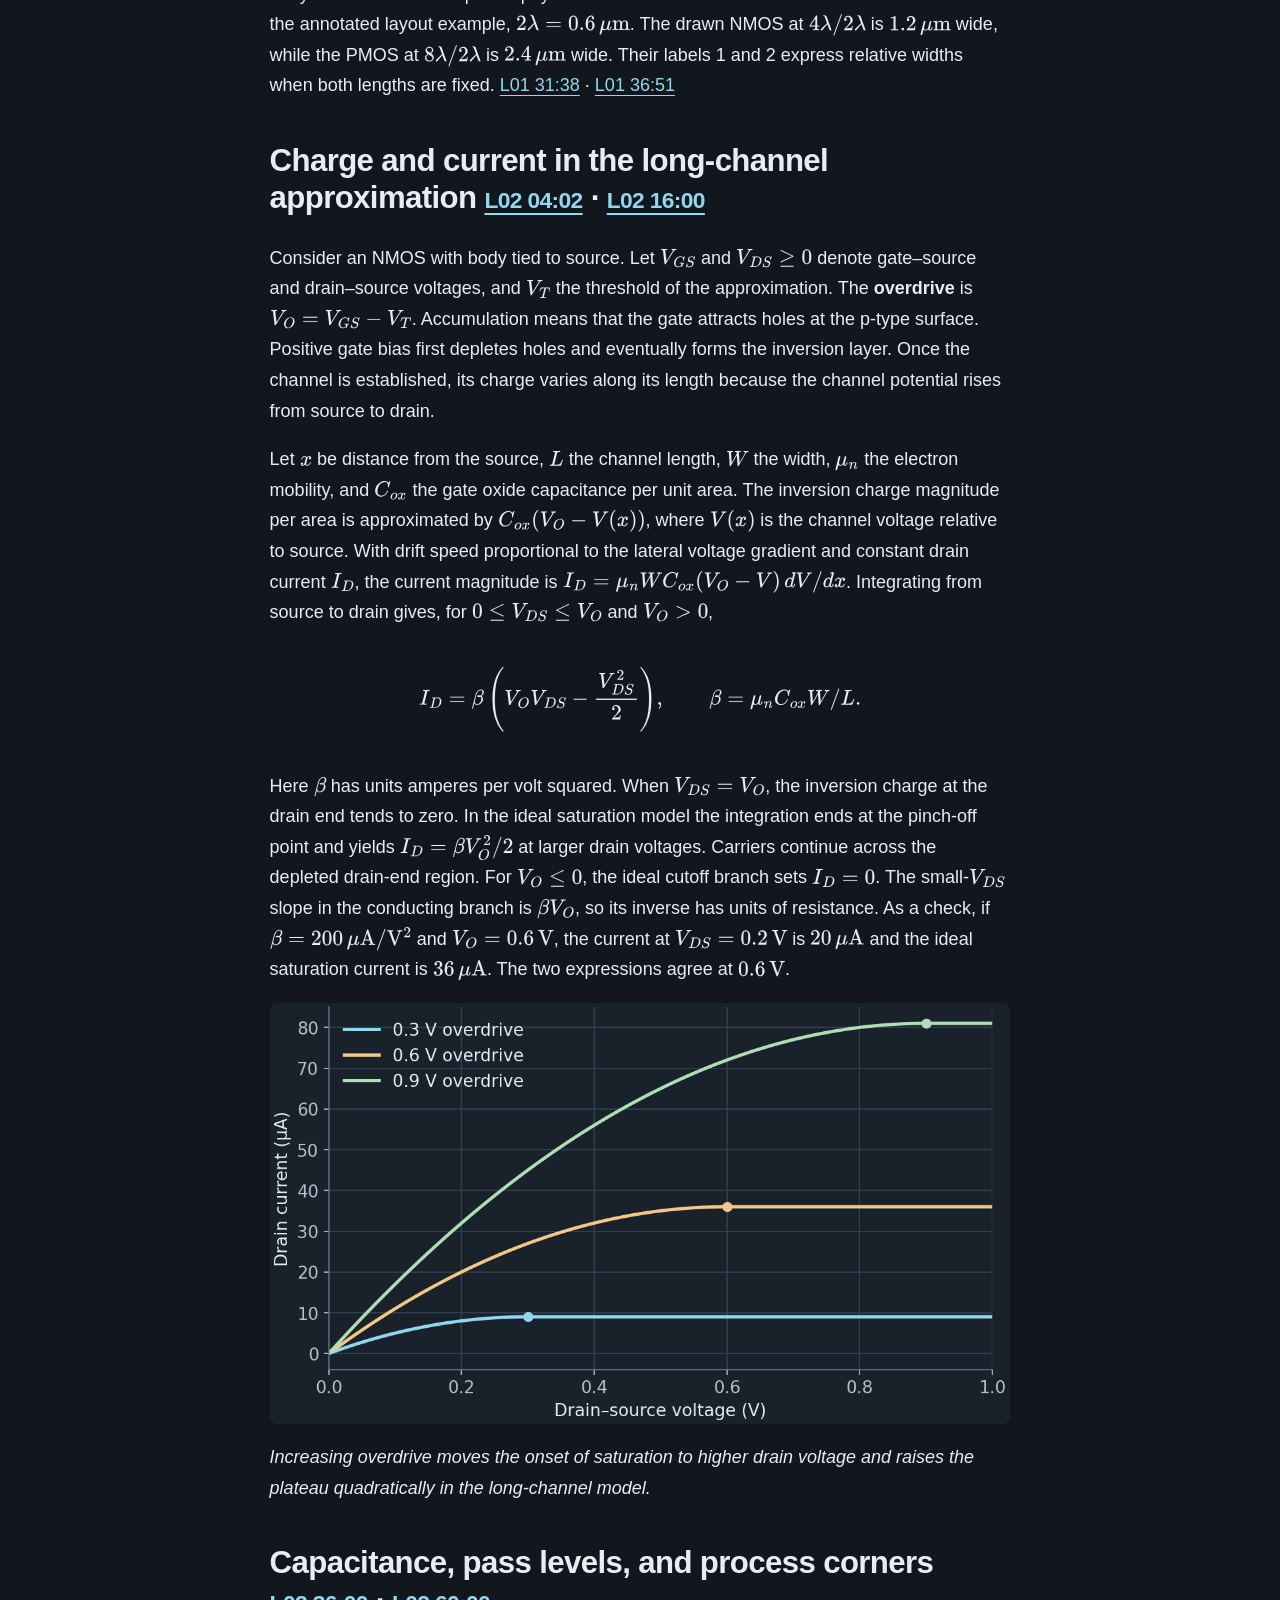
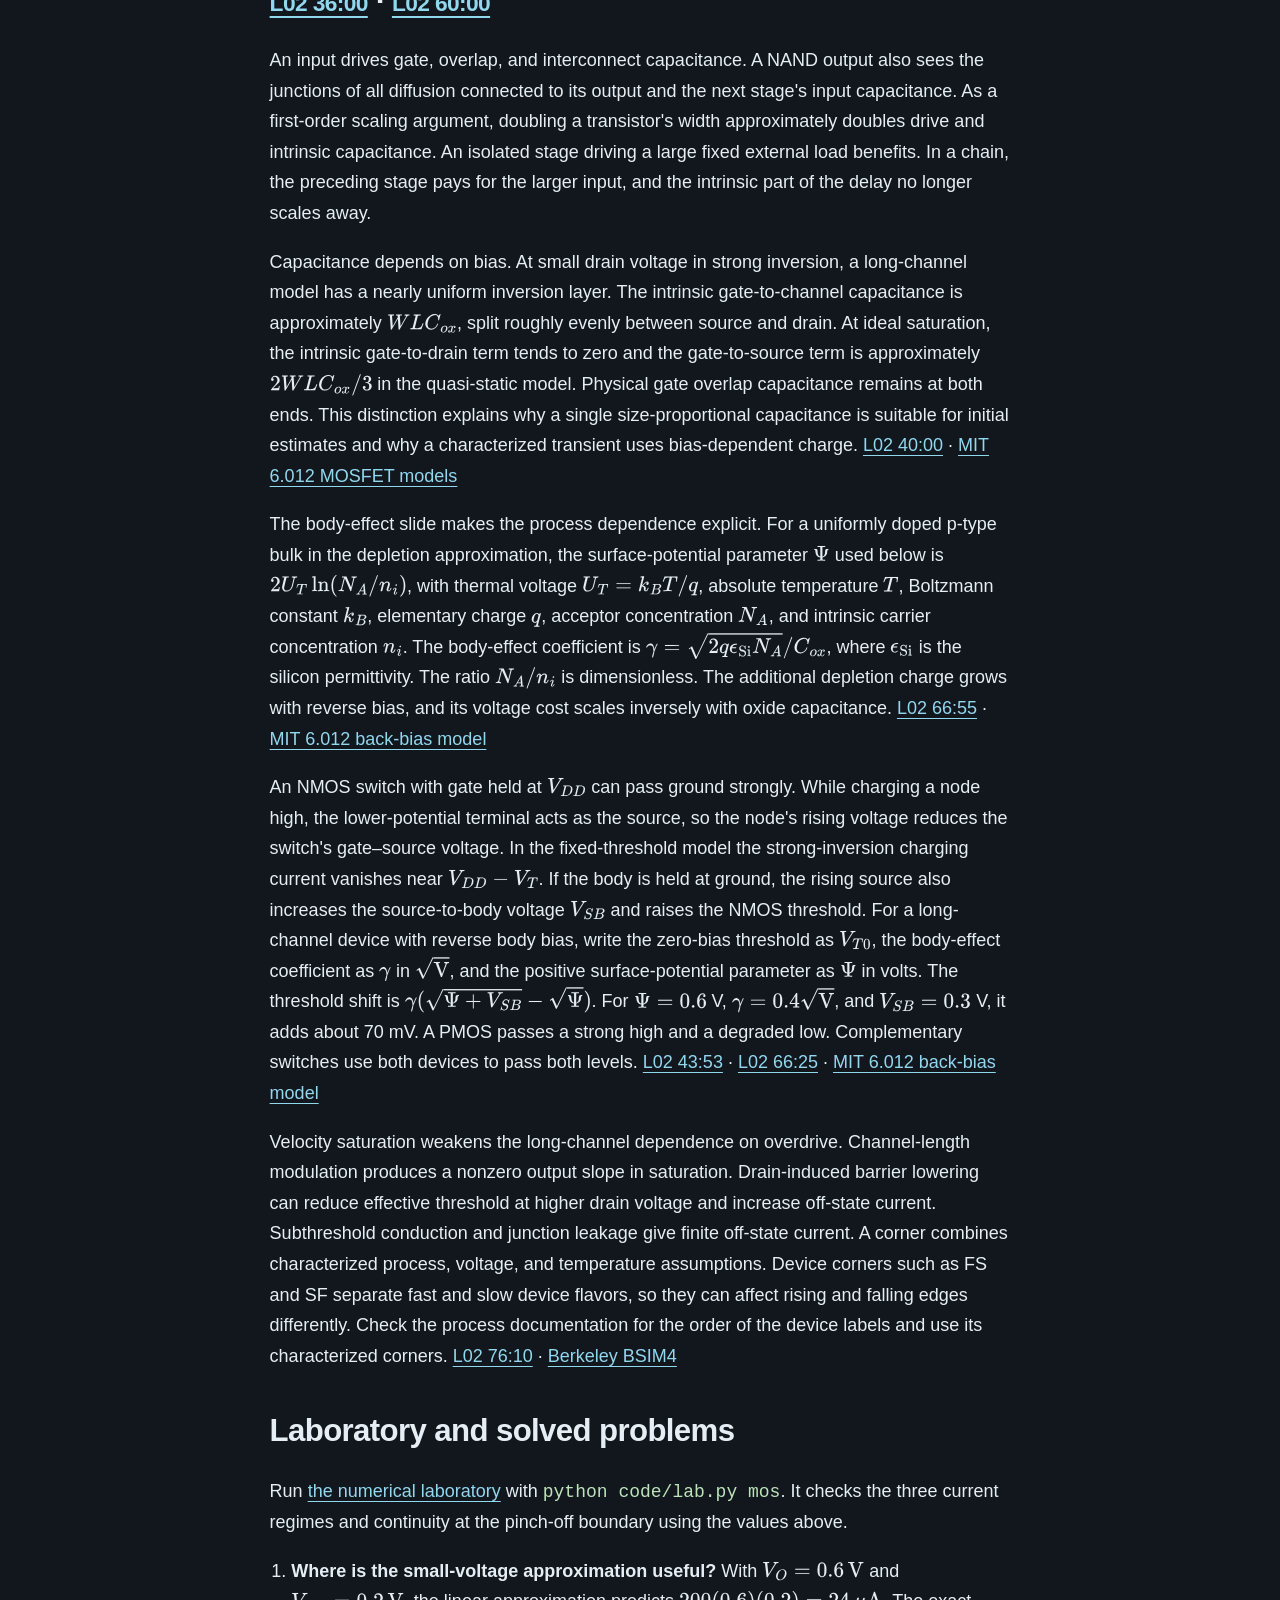
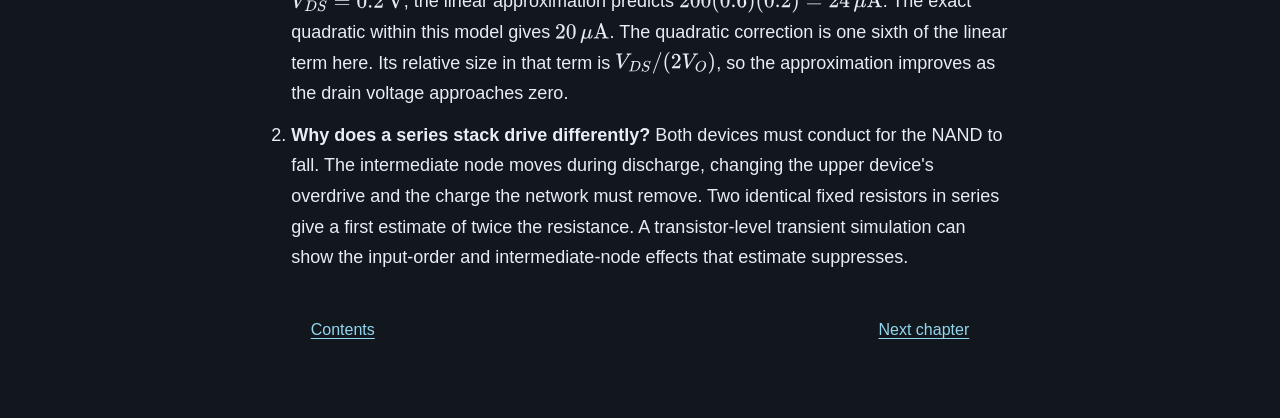
==== commit 8b710489: "Audit lecture slides and board work across the course" ====
--- a/chapters/01-mos.html
+++ b/chapters/01-mos.html
@@ -23,6 +23,7 @@
 <p>A metal–oxide–semiconductor field-effect transistor, or MOSFET, has a gate, source, drain, and body. The insulator under the gate lets a voltage control the mobile carriers near the semiconductor surface. In an enhancement-mode n-channel MOSFET (NMOS), the heavily doped source and drain are n-type, and a sufficiently positive gate relative to the source establishes an electron inversion channel between them in a p-type body. A p-channel MOSFET (PMOS) uses opposite polarities and holes. The body connection changes the available voltages and the threshold, so it matters even when a circuit symbol suppresses it.</p>
 <p>Let <span class="inline-math">\(V_{DD}&gt;0\)</span> be the supply voltage relative to ground. An inverter connects its PMOS between <span class="inline-math">\(V_{DD}\)</span> and its output and its NMOS between output and ground. A common gate input near ground turns the PMOS on and the NMOS off. The output capacitance charges toward <span class="inline-math">\(V_{DD}\)</span>. An input near <span class="inline-math">\(V_{DD}\)</span> reverses those conditions and discharges it. By putting two NMOS devices in series, the NAND output discharges only when both inputs are high. Two PMOS devices in parallel provide a charging path when either input is low. Across four input combinations there is one conducting network in this ideal switch model.</p>
 <p>The same Boolean gate occupies a specific physical geometry. The gate electrode crosses the active region at each device. A layout must connect source and drain using shared diffusion or contacts and metal as appropriate, and tie the body or well to the intended potential. In the lecture's educational convention, the minimum channel length <span class="inline-math">\(L\)</span> is <span class="inline-math">\(2\lambda\)</span> and the example minimum width <span class="inline-math">\(W\)</span> is <span class="inline-math">\(4\lambda\)</span>, giving <span class="inline-math">\(W/L=2\)</span>. The length unit <span class="inline-math">\(\lambda\)</span> also expresses spacing and enclosure rules. Fabrication dimensions, enclosures, and spacings come from the actual process design rules. <a href="https://www.youtube.com/watch?v=WBa2Fw5-yU4&amp;t=1682s">L01 28:02</a> · <a href="https://www.youtube.com/watch?v=WBa2Fw5-yU4&amp;t=2162s">L01 36:02</a></p>
+<p>Trace the inverter cross-section from the two gate crossings to the common output. The NMOS uses n-type source and drain diffusion in the p-type substrate, whose body contact goes to ground. The PMOS has p-type source and drain diffusion in an n-well, whose contact goes to <span class="inline-math">\(V_{DD}\)</span>. The input joins the two gates and metal joins the two drains. The source and body contacts remain separate physical features even when connected to the same rail. In the annotated layout example, <span class="inline-math">\(2\lambda=0.6\,\mu\mathrm m\)</span>. The drawn NMOS at <span class="inline-math">\(4\lambda/2\lambda\)</span> is <span class="inline-math">\(1.2\,\mu\mathrm m\)</span> wide, while the PMOS at <span class="inline-math">\(8\lambda/2\lambda\)</span> is <span class="inline-math">\(2.4\,\mu\mathrm m\)</span> wide. Their labels 1 and 2 express relative widths when both lengths are fixed. <a href="https://www.youtube.com/watch?v=WBa2Fw5-yU4&amp;t=1898s">L01 31:38</a> · <a href="https://www.youtube.com/watch?v=WBa2Fw5-yU4&amp;t=2211s">L01 36:51</a></p>
 <h2 id="charge-and-current-in-the-long-channel-approximation-l02-0402-l02-1600">Charge and current in the long-channel approximation <a href="https://www.youtube.com/watch?v=R-mMcqMXqmk&amp;t=242s">L02 04:02</a> · <a href="https://www.youtube.com/watch?v=R-mMcqMXqmk&amp;t=960s">L02 16:00</a></h2>
 <p>Consider an NMOS with body tied to source. Let <span class="inline-math">\(V_{GS}\)</span> and <span class="inline-math">\(V_{DS}\ge 0\)</span> denote gate–source and drain–source voltages, and <span class="inline-math">\(V_T\)</span> the threshold of the approximation. The <strong>overdrive</strong> is <span class="inline-math">\(V_O=V_{GS}-V_T\)</span>. Accumulation means that the gate attracts holes at the p-type surface. Positive gate bias first depletes holes and eventually forms the inversion layer. Once the channel is established, its charge varies along its length because the channel potential rises from source to drain.</p>
 <p>Let <span class="inline-math">\(x\)</span> be distance from the source, <span class="inline-math">\(L\)</span> the channel length, <span class="inline-math">\(W\)</span> the width, <span class="inline-math">\(\mu_n\)</span> the electron mobility, and <span class="inline-math">\(C_{ox}\)</span> the gate oxide capacitance per unit area. The inversion charge magnitude per area is approximated by <span class="inline-math">\(C_{ox}(V_O-V(x))\)</span>, where <span class="inline-math">\(V(x)\)</span> is the channel voltage relative to source. With drift speed proportional to the lateral voltage gradient and constant drain current <span class="inline-math">\(I_D\)</span>, the current magnitude is <span class="inline-math">\(I_D=\mu_n W C_{ox}(V_O-V)\,dV/dx\)</span>. Integrating from source to drain gives, for <span class="inline-math">\(0\le V_{DS}\le V_O\)</span> and <span class="inline-math">\(V_O&gt;0\)</span>,</p>
@@ -34,6 +35,7 @@
 <h2 id="capacitance-pass-levels-and-process-corners-l02-3600-l02-6000">Capacitance, pass levels, and process corners <a href="https://www.youtube.com/watch?v=R-mMcqMXqmk&amp;t=2160s">L02 36:00</a> · <a href="https://www.youtube.com/watch?v=R-mMcqMXqmk&amp;t=3600s">L02 60:00</a></h2>
 <p>An input drives gate, overlap, and interconnect capacitance. A NAND output also sees the junctions of all diffusion connected to its output and the next stage's input capacitance. As a first-order scaling argument, doubling a transistor's width approximately doubles drive and intrinsic capacitance. An isolated stage driving a large fixed external load benefits. In a chain, the preceding stage pays for the larger input, and the intrinsic part of the delay no longer scales away.</p>
 <p>Capacitance depends on bias. At small drain voltage in strong inversion, a long-channel model has a nearly uniform inversion layer. The intrinsic gate-to-channel capacitance is approximately <span class="inline-math">\(WLC_{ox}\)</span>, split roughly evenly between source and drain. At ideal saturation, the intrinsic gate-to-drain term tends to zero and the gate-to-source term is approximately <span class="inline-math">\(2WLC_{ox}/3\)</span> in the quasi-static model. Physical gate overlap capacitance remains at both ends. This distinction explains why a single size-proportional capacitance is suitable for initial estimates and why a characterized transient uses bias-dependent charge. <a href="https://www.youtube.com/watch?v=R-mMcqMXqmk&amp;t=2400s">L02 40:00</a> · <a href="https://ocw.mit.edu/courses/6-012-microelectronic-devices-and-circuits-fall-2005/pages/lecture-notes/">MIT 6.012 MOSFET models</a></p>
+<p>The body-effect slide makes the process dependence explicit. For a uniformly doped p-type bulk in the depletion approximation, the surface-potential parameter <span class="inline-math">\(\Psi\)</span> used below is <span class="inline-math">\(2U_T\ln(N_A/n_i)\)</span>, with thermal voltage <span class="inline-math">\(U_T=k_BT/q\)</span>, absolute temperature <span class="inline-math">\(T\)</span>, Boltzmann constant <span class="inline-math">\(k_B\)</span>, elementary charge <span class="inline-math">\(q\)</span>, acceptor concentration <span class="inline-math">\(N_A\)</span>, and intrinsic carrier concentration <span class="inline-math">\(n_i\)</span>. The body-effect coefficient is <span class="inline-math">\(\gamma=\sqrt{2q\epsilon_{\mathrm{Si}}N_A}/C_{ox}\)</span>, where <span class="inline-math">\(\epsilon_{\mathrm{Si}}\)</span> is the silicon permittivity. The ratio <span class="inline-math">\(N_A/n_i\)</span> is dimensionless. The additional depletion charge grows with reverse bias, and its voltage cost scales inversely with oxide capacitance. <a href="https://www.youtube.com/watch?v=R-mMcqMXqmk&amp;t=4015s">L02 66:55</a> · <a href="https://web.mit.edu/6.012/FALL00/www/handouts/lec10.pdf">MIT 6.012 back-bias model</a></p>
 <p>An NMOS switch with gate held at <span class="inline-math">\(V_{DD}\)</span> can pass ground strongly. While charging a node high, the lower-potential terminal acts as the source, so the node's rising voltage reduces the switch's gate–source voltage. In the fixed-threshold model the strong-inversion charging current vanishes near <span class="inline-math">\(V_{DD}-V_T\)</span>. If the body is held at ground, the rising source also increases the source-to-body voltage <span class="inline-math">\(V_{SB}\)</span> and raises the NMOS threshold. For a long-channel device with reverse body bias, write the zero-bias threshold as <span class="inline-math">\(V_{T0}\)</span>, the body-effect coefficient as <span class="inline-math">\(\gamma\)</span> in <span class="inline-math">\(\sqrt{\mathrm V}\)</span>, and the positive surface-potential parameter as <span class="inline-math">\(\Psi\)</span> in volts. The threshold shift is <span class="inline-math">\(\gamma(\sqrt{\Psi+V_{SB}}-\sqrt{\Psi})\)</span>. For <span class="inline-math">\(\Psi=0.6\)</span> V, <span class="inline-math">\(\gamma=0.4\sqrt{\mathrm V}\)</span>, and <span class="inline-math">\(V_{SB}=0.3\)</span> V, it adds about 70 mV. A PMOS passes a strong high and a degraded low. Complementary switches use both devices to pass both levels. <a href="https://www.youtube.com/watch?v=R-mMcqMXqmk&amp;t=2633s">L02 43:53</a> · <a href="https://www.youtube.com/watch?v=R-mMcqMXqmk&amp;t=3985s">L02 66:25</a> · <a href="https://web.mit.edu/6.012/FALL00/www/handouts/lec10.pdf">MIT 6.012 back-bias model</a></p>
 <p>Velocity saturation weakens the long-channel dependence on overdrive. Channel-length modulation produces a nonzero output slope in saturation. Drain-induced barrier lowering can reduce effective threshold at higher drain voltage and increase off-state current. Subthreshold conduction and junction leakage give finite off-state current. A corner combines characterized process, voltage, and temperature assumptions. Device corners such as FS and SF separate fast and slow device flavors, so they can affect rising and falling edges differently. Check the process documentation for the order of the device labels and use its characterized corners. <a href="https://www.youtube.com/watch?v=R-mMcqMXqmk&amp;t=4570s">L02 76:10</a> · <a href="https://www.bsim.berkeley.edu/models/bsim4/">Berkeley BSIM4</a></p>
 <h2 id="laboratory-and-solved-problems">Laboratory and solved problems</h2>
